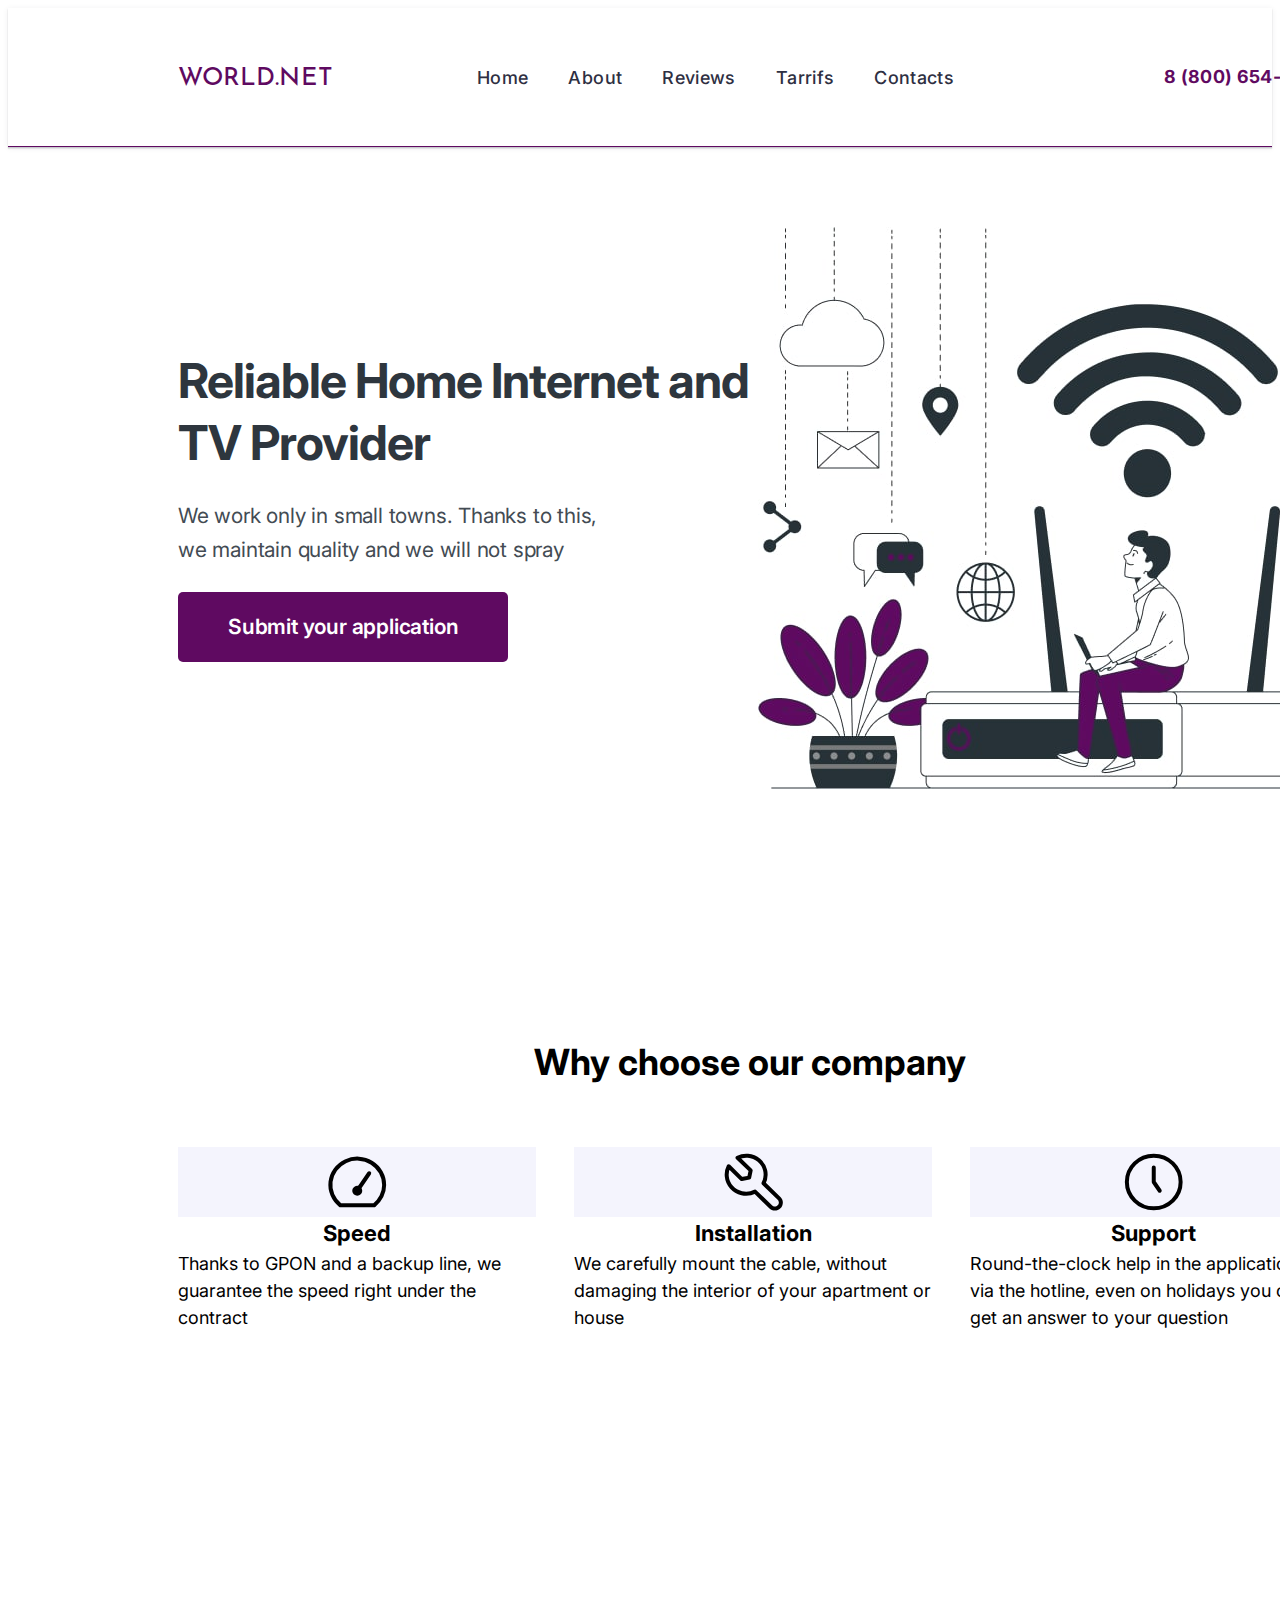
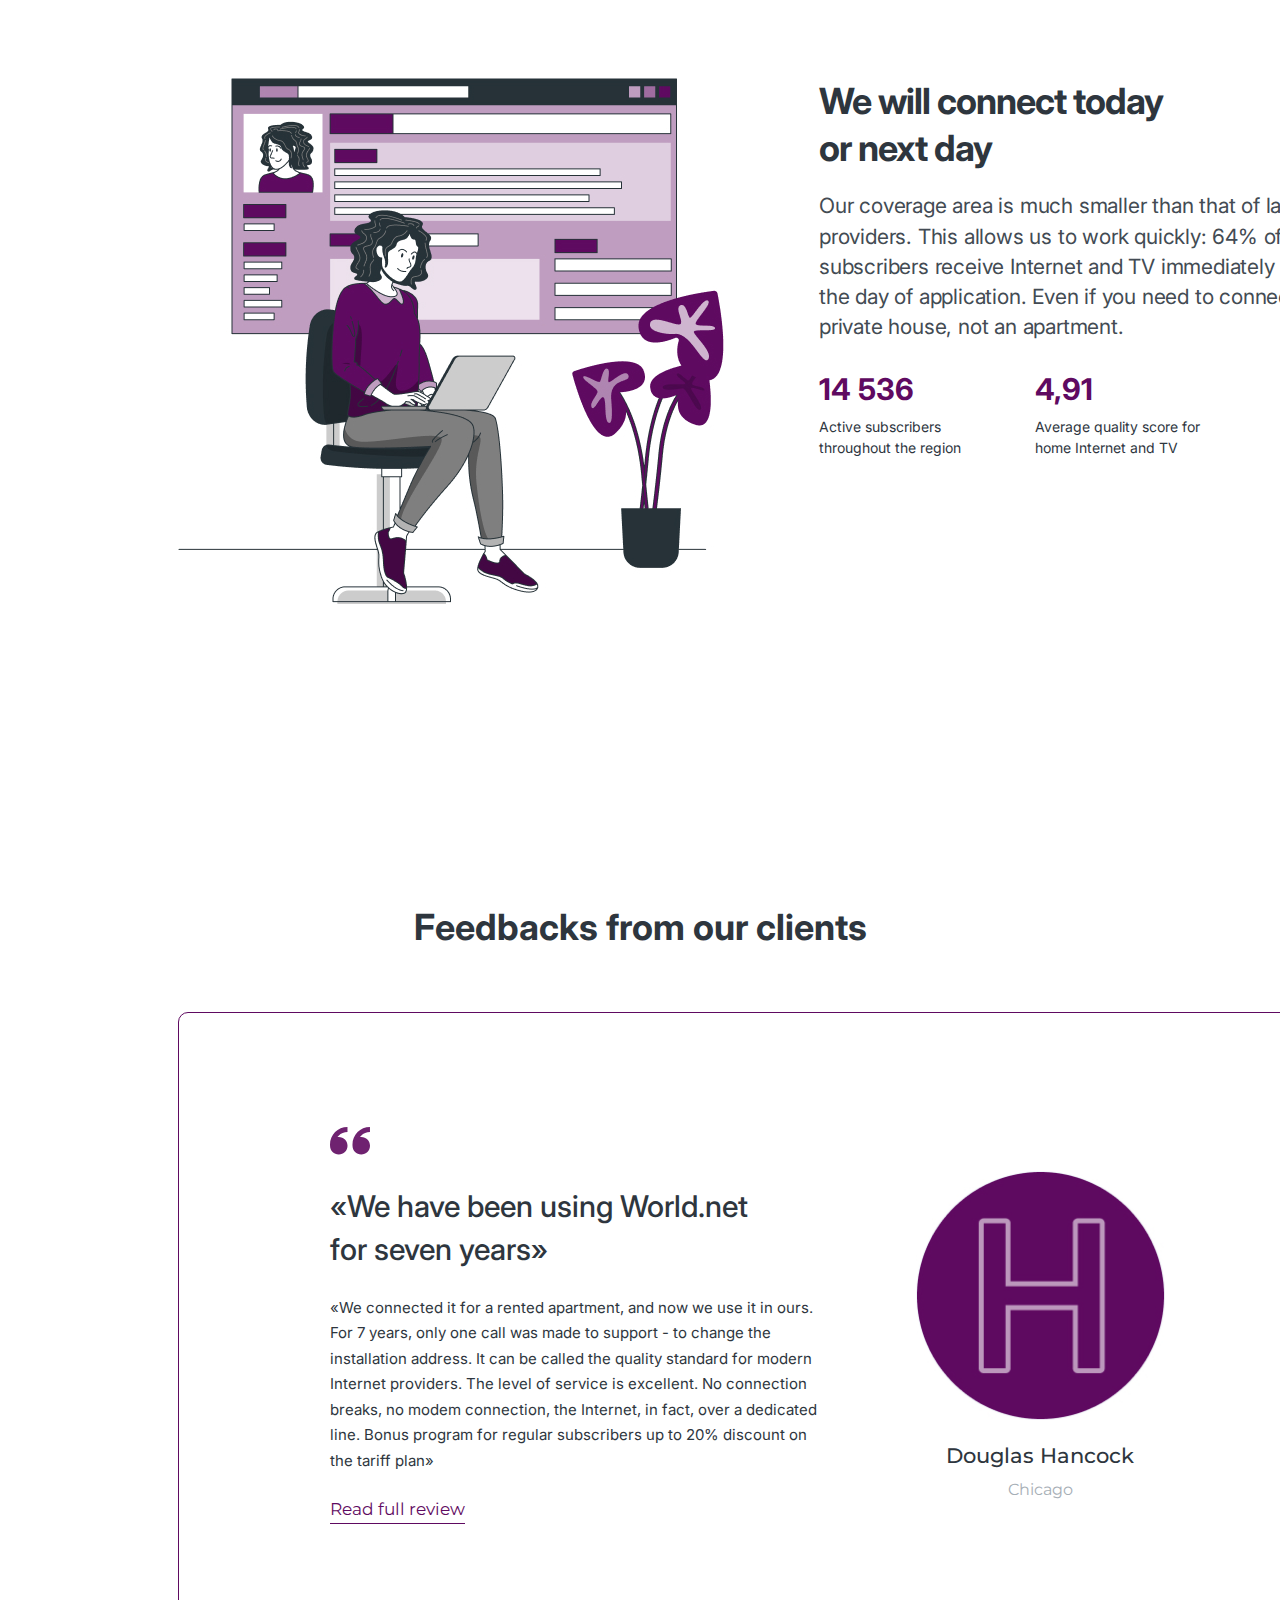
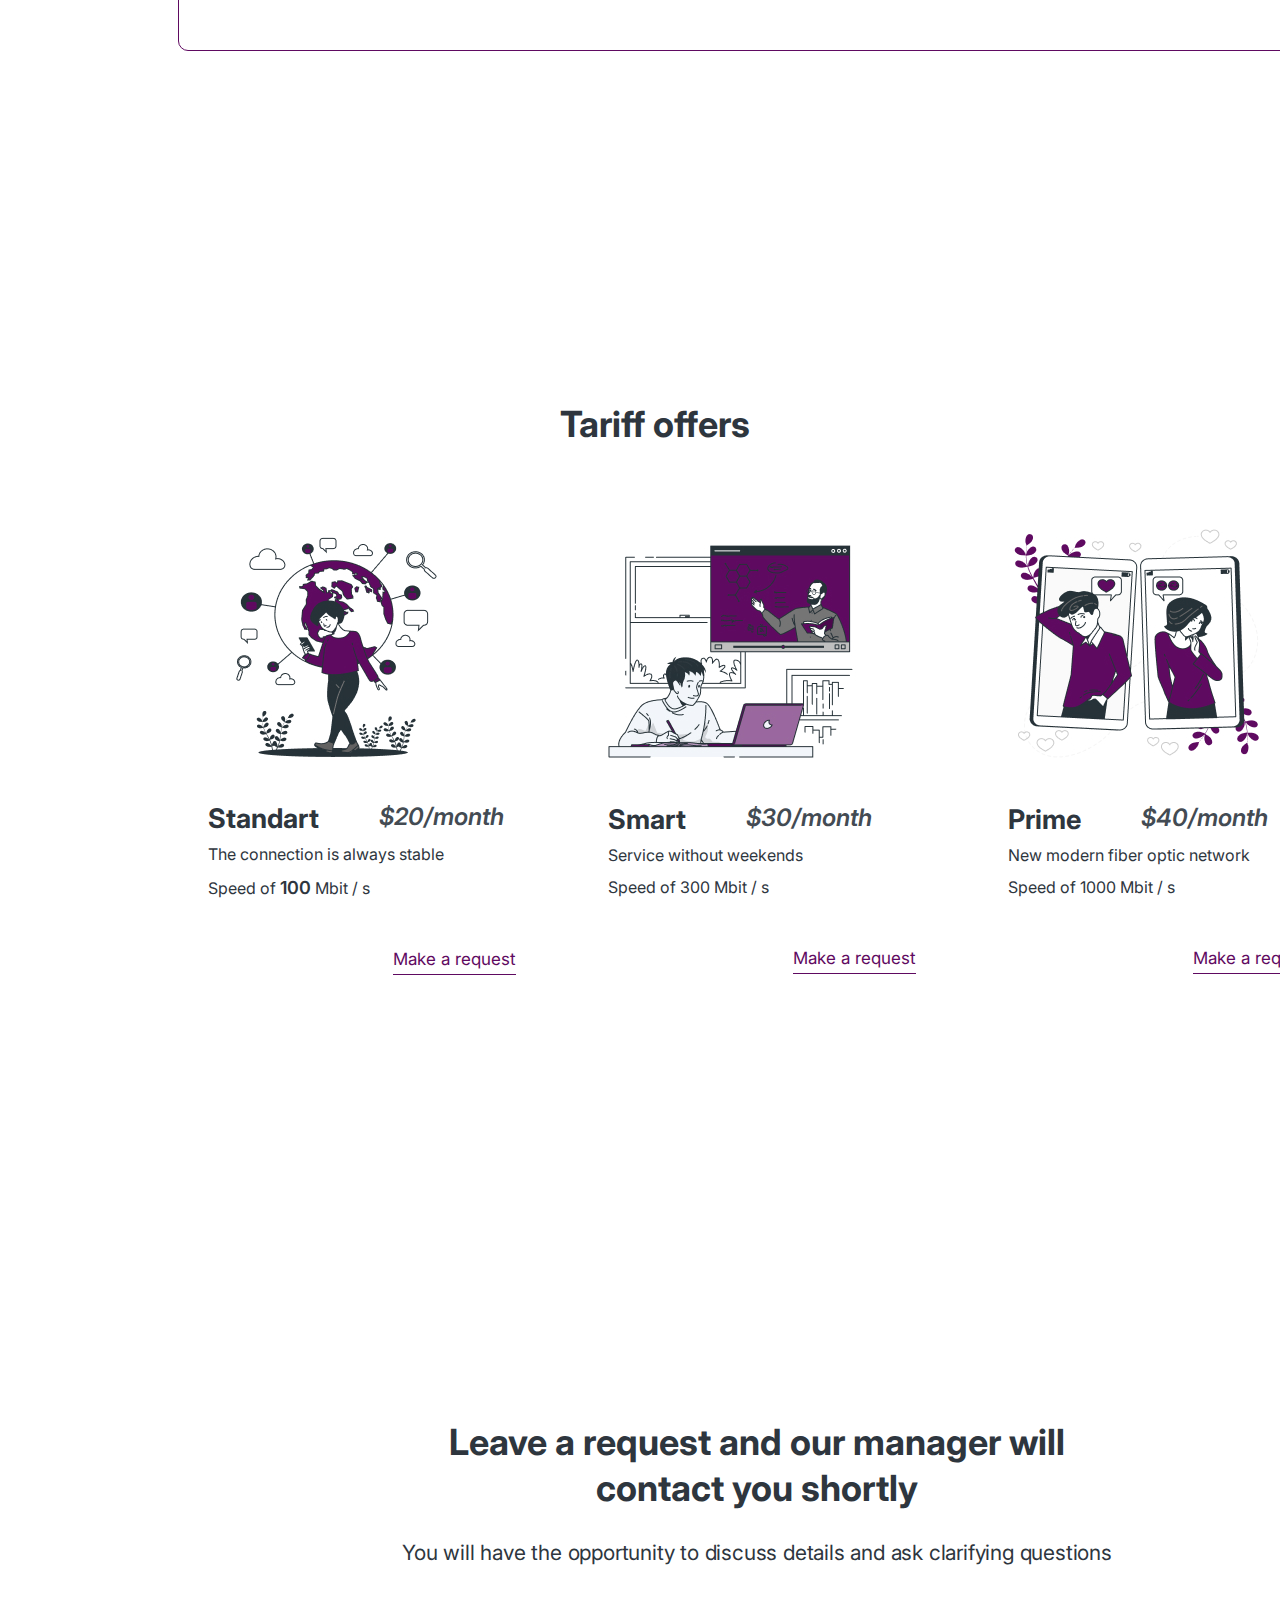
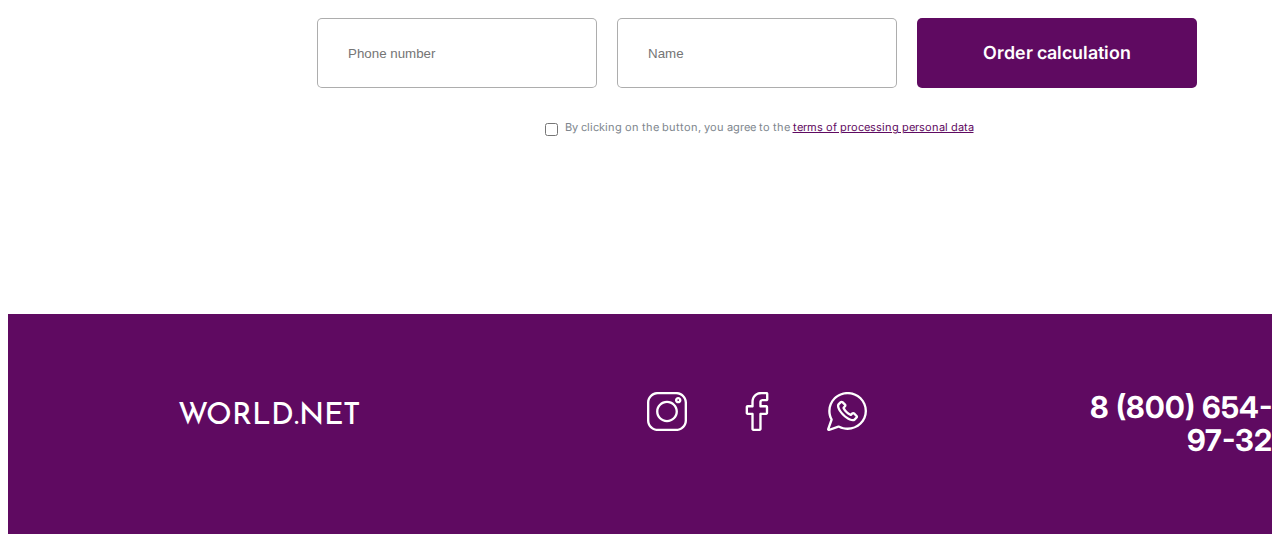
==== index.html @ e3cb08de "мм" ====
<!DOCTYPE html>
<html lang="en">
  <head>
    <meta charset="UTF-8" />
    <meta name="viewport" content="width=device-width, initial-scale=1.0" />
    <title>Document</title>
    <link
      rel="stylesheet"
      href="https://cdnjs.cloudflare.com/ajax/libs/modern-normalize/2.0.0/modern-normalize.min.css"
      integrity="sha512-4xo8blKMVCiXpTaLzQSLSw3KFOVPWhm/TRtuPVc4WG6kUgjH6J03IBuG7JZPkcWMxJ5huwaBpOpnwYElP/m6wg=="
      crossorigin="anonymous"
      referrerpolicy="no-referrer"
    />
    <link rel="preconnect" href="https://fonts.googleapis.com" />
    <link rel="preconnect" href="https://fonts.gstatic.com" crossorigin />
    <link
      href="https://fonts.googleapis.com/css2?family=Inter:wght@100;200;300;400;500;600;700;800;900&family=Montserrat:ital,wght@0,100;0,200;0,300;0,400;0,500;0,600;0,700;0,800;0,900;1,100;1,200;1,300;1,400;1,500;1,600;1,700;1,800;1,900&family=Reem+Kufi:wght@400;500;600;700&display=swap"
      rel="stylesheet"
    />
    <link rel="preconnect" href="https://fonts.googleapis.com" />
    <link rel="preconnect" href="https://fonts.gstatic.com" crossorigin />
    <link
      href="https://fonts.googleapis.com/css2?family=Inter:wght@100;200;300;400;500;600;700;800;900&family=Reem+Kufi:wght@400;500;600;700&display=swap"
      rel="stylesheet"
    />
    <link rel="stylesheet" href="./css/style.css" />
  </head>
  <body>
    <header class="header">
      <div class="bloc-header container">
        <nav class="nav-header">
          <a href="" class="worldnet">World.Net</a>
          <ul class="navigation-header">
            <li><a href="./index.html" class="item-header">Home</a></li>
            <li><a href="" class="item-header">About</a></li>
            <li><a href="" class="item-header">Reviews</a></li>
            <li><a href="./Tarrifs.html" class="item-header">Tarrifs</a></li>
            <li><a href="" class="item-header">Contacts</a></li>
          </ul>
        </nav>
        <address class="address-header">
          <ul class="list-header">
            <li class="item-address-header">
              <a href="tel:+88006549732" class="item-address-header"
                >8 (800) 654-97-32</a
              >
            </li>
          </ul>
        </address>
      </div>
    </header>
    <main>
      <section class="sec-one">
        <div class="container flex">
          <div class="block-1">
            <h1 class="h1-sec-one">Reliable Home Internet and TV Provider</h1>
            <p class="sec-p">
              We work only in small towns. Thanks to this, we maintain quality
              and we will not spray
            </p>
            <button class="button-sec-one">Submit your application</button>
          </div>
          <img src="./images/bro.jpg" alt="" srcset="" class="img-src-one" />
        </div>
      </section>
      <section class="sec-two">
        <div class="container">
          <h2 class="visually-hidden">Why choose our company</h2>
          <ul class="list list-section-two">
            <li class="element-section-two">
              <div class="block">
                <svg
                  xmlns="http://www.w3.org/2000/svg"
                  width="73"
                  height="70"
                  viewBox="0 0 73 70"
                  fill="none"
                >
                  <path
                    d="M63.1415 37.9167C63.1354 41.8355 62.2307 45.7033 60.4937 49.2362C58.7567 52.7691 56.2314 55.8775 53.1033 58.3333H19.4037C15.8606 55.5518 13.0979 51.9386 11.3738 47.8315C9.64969 43.7244 9.02049 39.2575 9.54504 34.8485C10.0696 30.4395 11.7307 26.2324 14.3732 22.6204C17.0156 19.0085 20.5531 16.1096 24.6549 14.1949C28.7566 12.2803 33.2887 11.4123 37.8274 11.6721C42.3662 11.9319 46.7633 13.3111 50.6077 15.6806C54.4521 18.0502 57.6183 21.3328 59.8103 25.2215C62.0022 29.1102 63.1484 33.478 63.1415 37.9167V37.9167Z"
                    stroke="black"
                    stroke-width="4"
                    stroke-linecap="round"
                    stroke-linejoin="round"
                  />
                  <path
                    d="M48.2037 26.25L36.2535 43.75M39.241 43.75C39.241 44.3269 39.0658 44.8908 38.7375 45.3704C38.4092 45.8501 37.9427 46.2239 37.3967 46.4446C36.8508 46.6654 36.2501 46.7232 35.6706 46.6106C35.0911 46.4981 34.5588 46.2203 34.1409 45.8124C33.7231 45.4045 33.4386 44.8848 33.3233 44.319C33.208 43.7532 33.2672 43.1668 33.4933 42.6338C33.7194 42.1009 34.1024 41.6454 34.5937 41.3249C35.085 41.0044 35.6626 40.8333 36.2535 40.8333C37.0458 40.8333 37.8057 41.1406 38.366 41.6876C38.9263 42.2346 39.241 42.9765 39.241 43.75Z"
                    stroke="black"
                    stroke-width="4"
                    stroke-linecap="round"
                    stroke-linejoin="round"
                  />
                </svg>
              </div>
              <h3 class="title-section-two">Speed</h3>
              <p class="our">
                Thanks to GPON and a backup line, we guarantee the speed right
                under the contract
              </p>
            </li>
            <li class="element-section-two">
              <div class="block">
                <svg
                  xmlns="http://www.w3.org/2000/svg"
                  width="73"
                  height="70"
                  viewBox="0 0 73 70"
                  fill="none"
                >
                  <path
                    d="M62.0539 59.7917C61.499 60.334 60.84 60.7643 60.1147 61.0579C59.3893 61.3514 58.6118 61.5025 57.8266 61.5025C57.0413 61.5025 56.2638 61.3514 55.5384 61.0579C54.8131 60.7643 54.1541 60.334 53.5992 59.7917L38.034 44.5958C33.9222 46.6381 29.2063 47.2059 24.7095 46.2C20.724 45.2935 17.1337 43.1809 14.4512 40.1639C11.7686 37.1469 10.1308 33.3797 9.77169 29.4C9.43749 25.9155 10.1102 22.4093 11.7136 19.2792L24.7095 32.0833L32.1784 30.625L33.6722 23.3333L20.5568 10.7333C23.7541 9.13788 27.346 8.4507 30.9236 8.75C35 9.10062 38.8588 10.6995 41.9491 13.3184C45.0395 15.9373 47.2034 19.4424 48.1319 23.3333C49.1334 27.6865 48.5525 32.2442 46.4888 36.225L62.0539 51.4208C62.6276 51.9646 63.0837 52.6152 63.3951 53.3341C63.7066 54.053 63.867 54.8257 63.867 55.6063C63.867 56.3868 63.7066 57.1595 63.3951 57.8784C63.0837 58.5973 62.6276 59.2479 62.0539 59.7917V59.7917Z"
                    stroke="black"
                    stroke-width="4"
                    stroke-linecap="round"
                    stroke-linejoin="round"
                  />
                </svg>
              </div>
              <h3 class="title-section-two">Installation</h3>
              <p class="our">
                We carefully mount the cable, without damaging the interior of
                your apartment or house
              </p>
            </li>
            <li class="element-section-two">
              <div class="block">
                <svg
                  xmlns="http://www.w3.org/2000/svg"
                  width="73"
                  height="70"
                  viewBox="0 0 73 70"
                  fill="none"
                >
                  <path
                    d="M36.7466 61.25C51.5964 61.25 63.6346 49.4975 63.6346 35C63.6346 20.5025 51.5964 8.75 36.7466 8.75C21.8967 8.75 9.85855 20.5025 9.85855 35C9.85855 49.4975 21.8967 61.25 36.7466 61.25Z"
                    stroke="black"
                    stroke-width="4"
                    stroke-linecap="round"
                    stroke-linejoin="round"
                  />
                  <path
                    d="M36.7466 20.4167V35L42.7217 43.75"
                    stroke="black"
                    stroke-width="4"
                    stroke-linecap="round"
                    stroke-linejoin="round"
                  />
                </svg>
              </div>
              <h3 class="title-section-two">Support</h3>
              <p class="our">
                Round-the-clock help in the application or via the hotline, even
                on holidays you can get an answer to your question
              </p>
            </li>
          </ul>
        </div>
      </section>
      <section class="sec-tree">
        <div class="container flex">
          <img src="./images/bro1.jpg" alt="" />
          <div class="block-sec-tree">
            <div class="div-sec-tree">
              <h2 class="title-sec-tree">We will connect today or next day</h2>
              <p class="article-title">
                Our coverage area is much smaller than that of large providers.
                This allows us to work quickly: 64% of subscribers receive
                Internet and TV immediately on the day of application. Even if
                you need to connect a private house, not an apartment.
              </p>
            </div>
            <div class="flex gap">
              <div>
                <h3 class="title-h3">14 536</h3>
                <p class="article-title-h3">
                  Active subscribers throughout the region
                </p>
              </div>
              <div>
                <h3 class="title-h3">4,91</h3>
                <p class="article-title-h3">
                  Average quality score for home Internet and TV
                </p>
              </div>
            </div>
          </div>
        </div>
      </section>
      <section class="sec-four">
        <h2 class="title-sec-four-2">Feedbacks from our clients</h2>
        <div class="container flex border">
          <div class="margin flex">
            <div class="div-sec-four">
              <svg
                xmlns="http://www.w3.org/2000/svg"
                width="40"
                height="40"
                viewBox="0 0 40 40"
                fill="none"
              >
                <g opacity="0.9">
                  <path
                    d="M8.78049 15.9902C13.6083 15.9902 17.522 19.904 17.522 24.7317C17.522 29.5594 13.6083 33.4732 8.78049 33.4732C3.9527 33.4732 0.0390244 29.5594 0.0390244 24.7317L0 23.4829C0 13.8274 7.82736 6 17.4829 6V10.9951C14.1474 10.9951 11.0114 12.2941 8.65272 14.6527C8.19871 15.1068 7.78435 15.5899 7.41058 16.0974C7.85694 16.0272 8.31438 15.9902 8.78049 15.9902ZM31.2585 15.9902C36.0862 15.9902 40 19.904 40 24.7317C40 29.5594 36.0862 33.4732 31.2585 33.4732C26.4308 33.4732 22.5171 29.5594 22.5171 24.7317L22.478 23.4829C22.478 13.8274 30.3053 6 39.961 6V10.9951C36.6255 10.9951 33.4893 12.2941 31.1308 14.6527C30.6767 15.1068 30.2623 15.5899 29.8885 16.0974C30.3349 16.0272 30.7924 15.9902 31.2585 15.9902Z"
                    fill="#5F0A61"
                  />
                </g>
              </svg>
              <h3 class="title-sec-four">
                «We have been using World.net for seven years»
              </h3>
              <p class="p-sec-four">
                «We connected it for a rented apartment, and now we use it in
                ours. For 7 years, only one call was made to support - to change
                the installation address. It can be called the quality standard
                for modern Internet providers. The level of service is
                excellent. No connection breaks, no modem connection, the
                Internet, in fact, over a dedicated line. Bonus program for
                regular subscribers up to 20% discount on the tariff plan»
              </p>
              <a href="" class="link-sec-four">Read full review</a>
            </div>
            <div class="div">
              <img src="./images/Group 28.jpg" alt="" />
              <h4 class="title-h4">Douglas Hancock</h4>
              <p class="paragraph-sec-four">Chicago</p>
            </div>
          </div>
        </div>
      </section>
      <section class="sec-five">
        <h2 class="title-sec-five">Tariff offers</h2>
        <div class="flex container">
          <ul class="main-list flex">
            <li class="list-sec-five">
              <img src="./images/bro4.jpg" alt="" />
              <div class="flex div-sec-five">
                <p class="p-sec-five-1">Standart</p>
                <p class="p-sec-five-2">$20/month</p>
              </div>
              <p class="p-sec-five-3">The connection is always stable</p>
              <p class="p-sec-five-4">
                Speed of <span class="hundred">100</span> Mbit / s
              </p>
              <a href="" class="a-sec-five">Make a request</a>
            </li>
            <li class="list-sec-five">
              <img src="./images/bro5.jpg" alt="" />
              <div class="flex div-sec-five">
                <p class="p-sec-five-1">Smart</p>
                <p class="p-sec-five-2">$30/month</p>
              </div>
              <p class="p-sec-five-3">Service without weekends</p>
              <p class="p-sec-five-4">Speed of 300 Mbit / s</p>
              <a href="" class="a-sec-five">Make a request</a>
            </li>
            <li class="list-sec-five">
              <img src="./images/bro3.jpg" alt="" />
              <div class="flex div-sec-five">
                <p class="p-sec-five-1">Prime</p>
                <p class="p-sec-five-2">$40/month</p>
              </div>
              <p class="p-sec-five-3">New modern fiber optic network</p>
              <p class="p-sec-five-4">Speed of 1000 Mbit / s</p>
              <a href="" class="a-sec-five">Make a request</a>
            </li>
          </ul>
        </div>
      </section>
      <section class="sec-six">
        <div class="container div-block">
          <h2 class="h2-sec-six">
            Leave a request and our manager will contact you shortly
          </h2>
          <p class="paragraph-sec-six">
            You will have the opportunity to discuss details and ask clarifying
            questions
          </p>
          <div class="div-sec-six">
            <div class="container-one flex">
              <input
                type="tel"
                name="us-name"
                id="us-name"
                placeholder="Phone number"
              />
              <input
                type="text"
                name="text-name"
                id="text-name"
                placeholder="Name"
              />
              <button class="btn-sec-six" type="button">
                Order calculation
              </button>
            </div>
            <div class="block-sec-six">
              <input type="checkbox" class="input-sec-six" />
              <label for="" class="label-sec-six"></label>
              <p class="p-sec-six">
                By clicking on the button, you agree to the
              </p>
              <a href="" class="title-sec-six"
                >terms of processing personal data</a
              >
            </div>
          </div>
        </div>
      </section>
    </main>
    <footer class="footer">
      <div class="div-foot flex container">
        <a href="" class="a-foot">World.Net</a>
        <div class="a">
          <a href="">
            <svg
              xmlns="http://www.w3.org/2000/svg"
              width="40"
              height="41"
              viewBox="0 0 40 41"
              fill="none"
            >
              <g clip-path="url(#clip0_24_111)">
                <path
                  d="M29.1723 0.956543H10.8276C4.85717 0.956543 0 5.70858 0 11.5498V29.4977C0 35.3386 4.85717 40.0907 10.8276 40.0907H29.1726C35.1428 40.0907 39.9999 35.3386 39.9999 29.4977V11.5498C39.9999 5.70858 35.1428 0.956543 29.1723 0.956543V0.956543ZM37.655 29.4977C37.655 34.0736 33.8497 37.7965 29.1723 37.7965H10.8276C6.1502 37.7965 2.34497 34.0736 2.34497 29.4977V11.5498C2.34497 6.97362 6.1502 3.25075 10.8276 3.25075H29.1726C33.8497 3.25075 37.655 6.97362 37.655 11.5498V29.4977Z"
                  fill="white"
                />
                <path
                  d="M20 9.82324C13.9691 9.82324 9.06279 14.6233 9.06279 20.5237C9.06279 26.424 13.9691 31.2241 20 31.2241C26.0308 31.2241 30.9371 26.424 30.9371 20.5237C30.9371 14.6233 26.0308 9.82324 20 9.82324ZM20 28.9299C15.2624 28.9299 11.4078 25.159 11.4078 20.5237C11.4078 15.8887 15.2624 12.1175 20 12.1175C24.7378 12.1175 28.5922 15.8887 28.5922 20.5237C28.5922 25.159 24.7378 28.9299 20 28.9299Z"
                  fill="white"
                />
                <path
                  d="M31.1987 6.02295C29.4164 6.02295 27.9669 7.44145 27.9669 9.1848C27.9669 10.9284 29.4164 12.347 31.1987 12.347C32.9809 12.347 34.4308 10.9284 34.4308 9.1848C34.4308 7.44115 32.9809 6.02295 31.1987 6.02295ZM31.1987 10.0524C30.7098 10.0524 30.3118 9.66311 30.3118 9.1848C30.3118 8.70619 30.7098 8.31716 31.1987 8.31716C31.6879 8.31716 32.0858 8.70619 32.0858 9.1848C32.0858 9.66311 31.6879 10.0524 31.1987 10.0524Z"
                  fill="white"
                />
              </g>
              <defs>
                <clipPath id="clip0_24_111">
                  <rect
                    width="40"
                    height="39.1342"
                    fill="white"
                    transform="translate(0 0.956543)"
                  />
                </clipPath>
              </defs>
            </svg>
          </a>
          <a href="">
            <svg
              xmlns="http://www.w3.org/2000/svg"
              width="40"
              height="41"
              viewBox="0 0 40 41"
              fill="none"
            >
              <g clip-path="url(#clip0_24_109)">
                <path
                  d="M22.7006 39.9926H16.2824C15.2104 39.9926 14.3383 39.1411 14.3383 38.0943V23.9588H10.5938C9.52177 23.9588 8.64971 23.107 8.64971 22.0605V16.0034C8.64971 14.9566 9.52177 14.1051 10.5938 14.1051H14.3383V11.0719C14.3383 8.06439 15.3055 5.50564 17.1349 3.67272C18.9726 1.83144 21.5408 0.858398 24.5618 0.858398L29.4566 0.866161C30.5268 0.867953 31.3974 1.71948 31.3974 2.76447V8.38834C31.3974 9.43513 30.5256 10.2866 29.4539 10.2866L26.1583 10.2878C25.1532 10.2878 24.8973 10.4846 24.8425 10.5449C24.7523 10.6449 24.645 10.9277 24.645 11.7084V14.1048H29.2062C29.5496 14.1048 29.8823 14.1875 30.1682 14.3433C30.7849 14.6798 31.1684 15.3161 31.1684 16.0037L31.1659 22.0608C31.1659 23.107 30.2938 23.9585 29.2218 23.9585H24.645V38.0943C24.645 39.1411 23.7726 39.9926 22.7006 39.9926ZM16.6879 37.6984H22.2951V22.9317C22.2951 22.2327 22.8776 21.6643 23.5931 21.6643H28.8164L28.8185 16.3993H23.5928C22.8773 16.3993 22.2951 15.8308 22.2951 15.1318V11.7084C22.2951 10.8121 22.3884 9.79282 23.0813 9.02668C23.9185 8.10052 25.2379 7.99363 26.1577 7.99363L29.0478 7.99244V3.15978L24.56 3.15261C19.7049 3.15261 16.6879 6.18728 16.6879 11.0719V15.1318C16.6879 15.8305 16.1057 16.3993 15.3902 16.3993H10.9993V21.6643H15.3902C16.1057 21.6643 16.6879 22.2327 16.6879 22.9317V37.6984ZM29.4521 3.16038H29.4524H29.4521Z"
                  fill="white"
                />
              </g>
              <defs>
                <clipPath id="clip0_24_109">
                  <rect
                    width="40"
                    height="39.1342"
                    fill="white"
                    transform="translate(0 0.935059)"
                  />
                </clipPath>
              </defs>
            </svg>
          </a>
          <a href="">
            <svg
              xmlns="http://www.w3.org/2000/svg"
              width="40"
              height="41"
              viewBox="0 0 40 41"
              fill="none"
            >
              <g clip-path="url(#clip0_24_115)">
                <path
                  d="M34.3185 6.49354C30.6545 2.90891 25.7842 0.935059 20.6024 0.935059C20.6021 0.935059 20.6008 0.935059 20.6005 0.935059C18.0377 0.935357 15.5401 1.42083 13.1777 2.37835C10.8151 3.33586 8.69837 4.72033 6.88593 6.49354C3.2223 10.0779 1.20478 14.8437 1.20478 19.9128C1.20478 22.9358 1.95032 25.94 3.36298 28.6167L0.102483 37.7297C-0.127315 38.3725 0.0353439 39.0711 0.527898 39.5527C0.872441 39.8901 1.32593 40.0693 1.79224 40.0693C1.99213 40.0693 2.19416 40.0364 2.3913 39.9689L11.7059 36.7793C14.4418 38.1614 17.5125 38.8908 20.6024 38.8908C25.7836 38.8908 30.6545 36.9167 34.3185 33.3323C37.9821 29.748 39.9999 24.9822 39.9999 19.9131C39.9999 14.8437 37.9824 10.0779 34.3185 6.49354ZM32.6596 31.7093C29.439 34.8604 25.1568 36.5954 20.6024 36.5954C17.8161 36.5954 15.0482 35.9212 12.5976 34.6451C12.1533 34.414 11.6281 34.3743 11.1566 34.5359L2.69404 37.4335L5.65607 29.1541C5.82117 28.6922 5.78028 28.1784 5.54407 27.744C4.24006 25.3471 3.55066 22.639 3.55066 19.9128C3.55066 15.4569 5.32435 11.2674 8.54487 8.11657C11.7651 4.96606 16.0467 3.23077 20.6008 3.23017H20.6024C25.1571 3.23017 29.439 4.96546 32.6596 8.11657C35.8804 11.2674 37.6541 15.4566 37.6541 19.9128C37.6541 24.3689 35.8804 28.5585 32.6596 31.7093Z"
                  fill="white"
                />
                <path
                  d="M27.8113 21.6083C26.9189 20.7353 25.4669 20.7353 24.5746 21.6083L23.5986 22.5631C21.1752 21.2712 19.2142 19.3526 17.8934 16.9816L18.8693 16.0268C19.762 15.1538 19.762 13.7332 18.8693 12.8602L16.2393 10.2871C15.347 9.41407 13.895 9.41407 13.0026 10.2871L10.8987 12.3454C9.69361 13.5245 9.63349 15.5515 10.7294 18.0532C11.6809 20.2253 13.4222 22.6127 15.6326 24.7752C17.843 26.9378 20.2832 28.6414 22.5034 29.5723C23.7183 30.0817 24.8233 30.3358 25.7782 30.3358C26.8332 30.3358 27.7048 30.0256 28.3374 29.4066L30.4413 27.348V27.3483C30.8737 26.9252 31.1118 26.363 31.1118 25.765C31.1118 25.1666 30.8737 24.6044 30.4413 24.1817L27.8113 21.6083ZM26.6785 27.7836C26.3345 28.1201 25.2768 28.238 23.4277 27.4629C21.4752 26.6443 19.296 25.1132 17.2916 23.1522C15.2872 21.1912 13.7225 19.0594 12.8857 17.1491C12.0932 15.3401 12.2137 14.3049 12.5577 13.9685L14.6213 11.9495L17.1701 14.4435L15.9485 15.639C15.3961 16.1794 15.2628 16.9989 15.6171 17.6785C17.2232 20.7597 19.7369 23.2191 22.8864 24.7904C23.5812 25.1371 24.4189 25.0069 24.9713 24.4662L26.1929 23.271L28.7421 25.765L26.6785 27.7836Z"
                  fill="white"
                />
              </g>
              <defs>
                <clipPath id="clip0_24_115">
                  <rect
                    width="40"
                    height="39.1342"
                    fill="white"
                    transform="translate(0 0.935059)"
                  />
                </clipPath>
              </defs>
            </svg>
          </a>
        </div>
        <a href="tel:+88006549732" class="a-foot-tu">8 (800) 654-97-32</a>
      </div>
    </footer>
  </body>
</html>
---- css/style.css ----
*,
*::before,
*::after {
  box-sizing: border-box;
}

:root {
  --1: #2e363e;
  --2: #434b53;
  --7: #a6aeb6;
}

body {
  font-family: "Inter", "Reem Kufi" "Montserrat", sans-serif;
  color: #434455;
  background-color: #ffffff;
}

h1,
h2,
h3,
h4,
h5,
h6,
p {
  margin: 0;
}

img {
  display: block;
  max-width: 100%;
  height: auto;
}

a {
  text-decoration: none;
}

ul,
li,
ol {
  list-style: none;
  margin: 0;
  padding-left: 0;
}

button {
  cursor: pointer;
}

header {
  border-bottom: 1px solid #5f0a61;
}

address {
  font-style: normal;
}

.flex {
  display: flex;
}

.container {
  width: 1158px;
  margin-left: 170px;
}

.header {
  box-shadow: 0px 2px 1px rgba(46, 47, 66, 0.08),
    0px 1px 1px rgba(46, 47, 66, 0.16), 0px 1px 6px rgba(46, 47, 66, 0.08);
}

.bloc-header {
  display: flex;
  height: 138px;
}

.nav-header {
  display: flex;
  align-items: center;
}

.worldnet {
  color: #5f0a61;
  font-family: Reem Kufi;
  font-size: 25px;
  font-style: normal;
  font-weight: 400;
  line-height: 150%;
  text-transform: uppercase;
  margin-right: 145px;
}

.navigation-header {
  display: flex;
  gap: 40px;
}

.item-header {
  padding: 24px 0;
  font-weight: 500;
  font-size: 16px;
  line-height: 1.5;
  letter-spacing: 0.02em;
  color: #2e2f42;
  transition: color 250ms cubic-bezier(0.4, 0, 0.2, 1);
  font-family: Inter;
  font-size: 18px;
  font-style: normal;
  font-weight: 500;
  line-height: 150%;
}

.item-header:hover,
.item-header:focus {
  color: #5f0a61;
}

.item-address-header {
  padding: 24px 0;
  font-size: 16px;
  line-height: 1.5;
  letter-spacing: 0.02em;
  color: #5f0a61;
  text-align: right;
  font-family: Inter;
  font-size: 18px;
  font-style: normal;
  font-weight: 700;
  line-height: 152%;
}

.address-header {
  margin-left: auto;
  font-style: normal;
  display: flex;
  align-items: center;
}

.address-header .link {
  transition: color 250ms cubic-bezier(0.4, 0, 0.2, 1);
}

.list-header {
  display: flex;
  gap: 40px;
}

/* Меню */

/* 1 секція */

.sec-one {
  display: inline;
  max-width: 1440px;
}

.block-1 {
  margin-top: 203px;
}

.h1-sec-one {
  display: flex;
  justify-content: start;
  align-items: center;
  width: 580px;
  height: 124px;
  color: #2e363e;
  font-feature-settings: "clig" off, "liga" off;
  font-family: Inter;
  font-size: 48px;
  font-style: normal;
  font-weight: 700;
  line-height: 130%;
  letter-spacing: -1px;
}

.sec-p {
  width: 434px;
  height: 68px;
  flex-shrink: 0;
  color: #434b53;
  font-family: Inter;
  font-size: 21px;
  font-style: normal;
  font-weight: 400;
  line-height: 160%;
  letter-spacing: -0.2px;
  margin: 25px 0 25px 0;
}

.button-sec-one {
  display: inline-flex;
  padding: 20px 50px;
  align-items: flex-start;
  border-radius: 5px;
  background: #5f0a61;
  color: #fff;
  font-family: Inter;
  font-size: 21px;
  font-style: normal;
  font-weight: 600;
  line-height: 143%; /* 30.03px */
  letter-spacing: -0.2px;
  border: none;
}

.img-src-one {
  padding-top: 80px;
}

/* 2 секція */

.block {
  display: flex;
  justify-content: center;
  align-items: center;
  background-color: #f4f4fd;
}

.sec-two {
  padding-top: 250px;
}

.list-section-two {
  display: flex;
  gap: 38px;
  justify-content: center;
}

.title-section-two {
  color: #000;
  text-align: center;
  font-family: Inter;
  font-size: 22px;
  font-style: normal;
  font-weight: 700;
  line-height: 150%;
}

.our {
  color: #000;
  font-family: Inter;
  font-size: 18px;
  font-style: normal;
  font-weight: 400;
  line-height: 150%;
  min-width: 358px;
}

.visually-hidden {
  padding-right: 15px;
  margin-bottom: 60px;
  text-align: center;
  color: #000;
  text-align: center;
  font-family: Inter;
  font-size: 36px;
  font-style: normal;
  font-weight: 700;
  line-height: 133%;
}

/* 3 Секція */

.sec-tree {
  padding-top: 347px;
}

.block-sec-tree {
  margin-left: 95px;
}

.div-sec-tree {
  margin-bottom: 28px;
}

.title-sec-tree {
  width: 375px;
  color: var(--1, #2e363e);
  font-feature-settings: "clig" off, "liga" off;
  font-family: Inter;
  font-size: 36px;
  font-style: normal;
  font-weight: 700;
  line-height: 130%; /* 46.8px */
  letter-spacing: -1px;
  margin-bottom: 20px;
}

.article-title {
  color: var(--2, #434b53);
  font-family: Inter;
  font-size: 21px;
  font-style: normal;
  font-weight: 400;
  line-height: 143%; /* 30.03px */
  letter-spacing: -0.2px;
}

.gap {
  gap: 50px;
}

.title-h3 {
  color: #5f0a61;
  font-family: Inter;
  font-size: 30px;
  font-style: normal;
  font-weight: 700;
  line-height: 133%; /* 39.9px */
  padding-bottom: 6px;
}

.article-title-h3 {
  color: var(--1, #2e363e);
  font-family: Inter;
  font-size: 14px;
  font-style: normal;
  font-weight: 400;
  line-height: 150%; /* 21px */
  width: 166px;
}

/* 4 секція */

.sec-four {
  padding-top: 300px;
}

.title-sec-four-2 {
  display: flex;
  justify-content: center;
  align-items: center;
  margin-bottom: 60px;
  color: var(--1, #2e363e);
  text-align: center;
  font-family: Inter;
  font-size: 36px;
  font-style: normal;
  font-weight: 700;
  line-height: 133%; /* 47.88px */
}

.border {
  border-radius: 10px;
  border: 1px solid #5f0a61;
  width: 1178px;
  height: 639px;
  flex-shrink: 0;
}

.div-sec-four {
  display: grid;
  width: 500px;
  margin-right: 87px;
  gap: 24px;
}

.title-sec-four {
  width: 450px;
  color: var(--1, #2e363e);
  font-family: Inter;
  font-size: 30px;
  font-style: normal;
  font-weight: 500;
  line-height: 143%; /* 42.9px */
}

.p-sec-four {
  color: #2e363e;
  font-family: Inter;
  font-size: 15px;
  font-style: normal;
  font-weight: 400;
  line-height: 170%; /* 25.5px */
}

.link-sec-four {
  color: #5f0a61;
  font-family: Montserrat;
  font-size: 17px;
  font-style: normal;
  font-weight: 400;
  line-height: 150%; /* 25.5px */
  border-bottom: 1px solid #5f0a61;
  width: 135px;
}

.margin {
  margin: 108px 190px 127px 151px;
}

.div {
  margin-top: 50px;
}

.title-h4 {
  color: var(--1, #2e363e);
  text-align: center;
  font-family: Montserrat;
  font-size: 21px;
  font-style: normal;
  font-weight: 500;
  line-height: 143%; /* 30.03px */
  margin-top: 21px;
  margin-bottom: 5px;
}

.paragraph-sec-four {
  color: var(--7, #a6aeb6);
  text-align: center;
  font-family: Montserrat;
  font-size: 16px;
  font-style: normal;
  font-weight: 400;
  line-height: 170%; /* 27.2px */
}

/* 5 Секція */

.sec-five {
  padding-top: 350px;
  margin-left: 30px;
}

.main-list {
  gap: 20px;
}

.list-sec-five {
  width: 380px;
  height: 500px;
  flex-shrink: 0;
}

.title-sec-five {
  text-align: center;
  margin-bottom: 80px;
  color: var(--1, #2e363e);
  text-align: center;
  font-family: Inter;
  font-size: 36px;
  font-style: normal;
  font-weight: 700;
  line-height: 133%; /* 47.88px */
}

.div-sec-five {
  margin: 47px 0 13px 0;
  gap: 60px;
}

.p-sec-five-1 {
  color: var(--1, #2e363e);
  font-family: Inter;
  font-size: 27px;
  font-style: normal;
  font-weight: 700;
  line-height: 110%; /* 29.7px */
}

.p-sec-five-2 {
  color: var(--2, #434b53);
  font-family: Inter;
  font-size: 24px;
  font-style: italic;
  font-weight: 600;
  line-height: 110%; /* 26.4px */
}

.p-sec-five-3 {
  margin-bottom: 14px;
  color: var(--1, #2e363e);
  font-family: Inter;
  font-size: 16px;
  font-style: normal;
  font-weight: 400;
  line-height: 110%; /* 17.6px */
}

.p-sec-five-4 {
  margin-bottom: 52px;
  color: var(--1, #2e363e);
  font-family: Inter;
  font-size: 16px;
  font-style: normal;
  font-weight: 400;
  line-height: 110%; /* 17.6px */
}

.hundred {
  color: var(--1, #2e363e);
  font-family: Inter;
  font-size: 18px;
  font-style: normal;
  font-weight: 600;
  line-height: 110%;
}

.a-sec-five {
  color: #5f0a61;
  font-family: Inter;
  font-size: 17px;
  font-style: normal;
  font-weight: 400;
  line-height: 110%; /* 18.7px */
  border-bottom: 1px solid #5f0a61;
  margin-left: 185px;
  padding-bottom: 5px;
}

/* 6 Секція */

.sec-six {
  margin-top: 390px;
  margin-bottom: 175px;
}

.div-block {
  display: grid;
  justify-items: center;
}

.h2-sec-six {
  text-align: center;
  width: 707px;
  color: var(--1, #2e363e);
  text-align: center;
  font-family: Inter;
  font-size: 36px;
  font-style: normal;
  font-weight: 700;
  line-height: 130%; /* 46.8px */
  margin-bottom: 26px;
}

.paragraph-sec-six {
  width: 880px;
  color: var(--1, #2e363e);
  text-align: center;
  font-family: Inter;
  font-size: 21px;
  font-style: normal;
  font-weight: 400;
  line-height: 143%; /* 30.03px */
  letter-spacing: -0.2px;
  margin-bottom: 50px;
}

.container-one {
  gap: 20px;
  margin-bottom: 32px;
}

.p-sec-six {
  color: var(--5, #7e868e);
  font-family: Inter;
  font-size: 11px;
  font-style: normal;
  font-weight: 400;
  line-height: 130%; /* 14.3px */
  padding-right: 3px;
}

.title-sec-six {
  color: #5f0a61;
  font-family: Inter;
  font-size: 11px;
  font-style: normal;
  font-weight: 400;
  line-height: 130%;
  text-decoration-line: underline;
}

#us-name {
  display: flex;
  width: 280px;
  height: 70px;
  padding-left: 30px;
  align-items: center;
  flex-shrink: 0;
  border-radius: 5px;
  border: 1px solid rgba(0, 0, 0, 0.32);
  background: #fff;
}

#us-name:hover,
#us-name:focus {
  border: 1px solid #5f0a61;
  outline: transparent;
}

#text-name {
  display: flex;
  width: 280px;
  height: 70px;
  padding-left: 30px;
  align-items: center;
  flex-shrink: 0;
  border-radius: 5px;
  border: 1px solid rgba(0, 0, 0, 0.32);
  background: #fff;
}

#utext-name:hover,
#text-name:focus {
  border: 1px solid #5f0a61;
  outline: transparent;
}

.btn-sec-six {
  color: var(--unnamed, #fff);
  text-align: center;
  font-family: Inter;
  font-size: 18px;
  font-style: normal;
  font-weight: 600;
  line-height: 110%; /* 19.8px */
  display: flex;
  width: 280px;
  padding: 25px 41px;
  flex-direction: column;
  align-items: center;
  gap: 10px;
  border-radius: 5px;
  background: #5f0a61;
  border: none;
}

.block-sec-six {
  display: flex;
  justify-content: center;
}

.input-sec-six {
  margin-right: 7px;
}

/* Футер */

.div-foot {
}

.footer {
  background-color: #5f0a61;
  height: 220px;
  display: flex;
  align-items: center;
}

.a-foot {
  color: #fff;
  font-family: Reem Kufi;
  font-size: 30px;
  font-style: normal;
  font-weight: 400;
  line-height: 150%; /* 45px */
  text-transform: uppercase;
  margin-right: 288px;
}

.a-foot-tu {
  color: #fff;
  text-align: right;
  font-family: Inter;
  font-size: 30px;
  font-style: normal;
  font-weight: 700;
  line-height: 110%; /* 33px */
  margin-left: 180px;
}

.a {
  display: flex;
  gap: 50px;
}
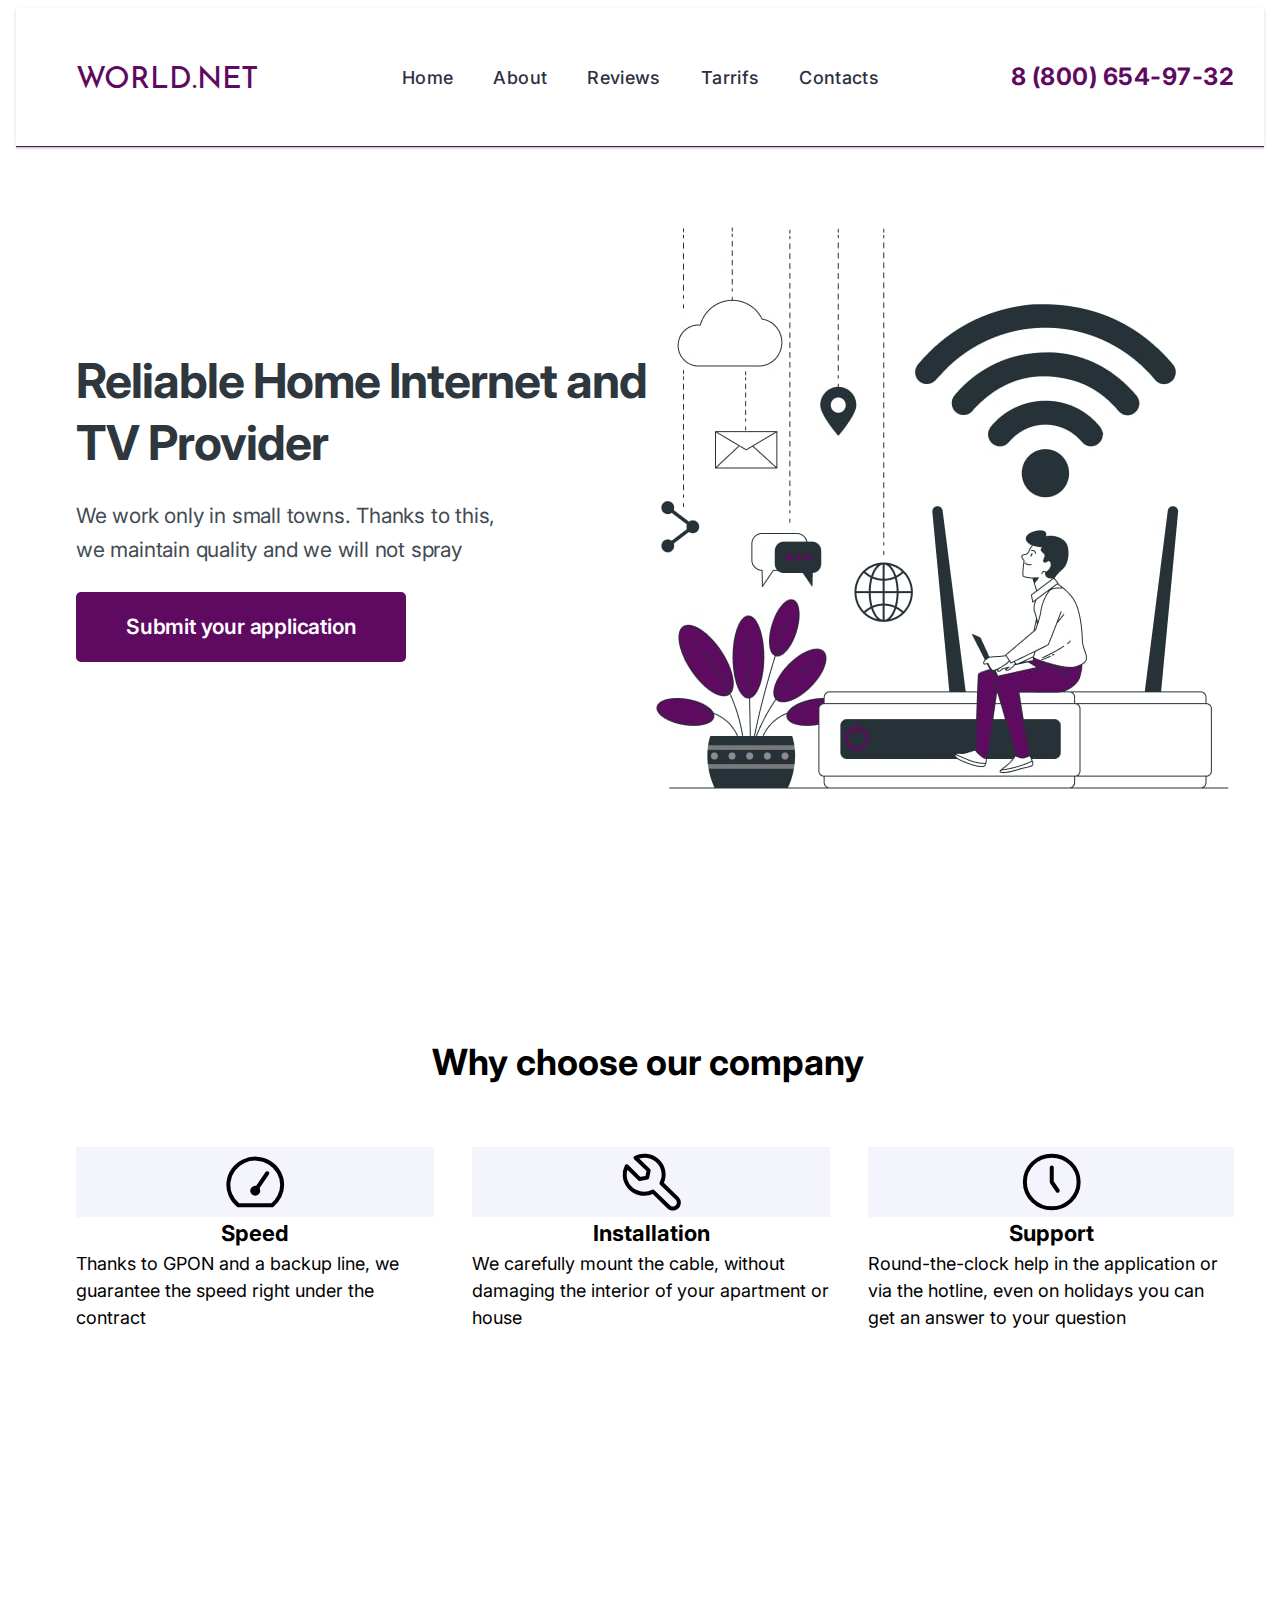
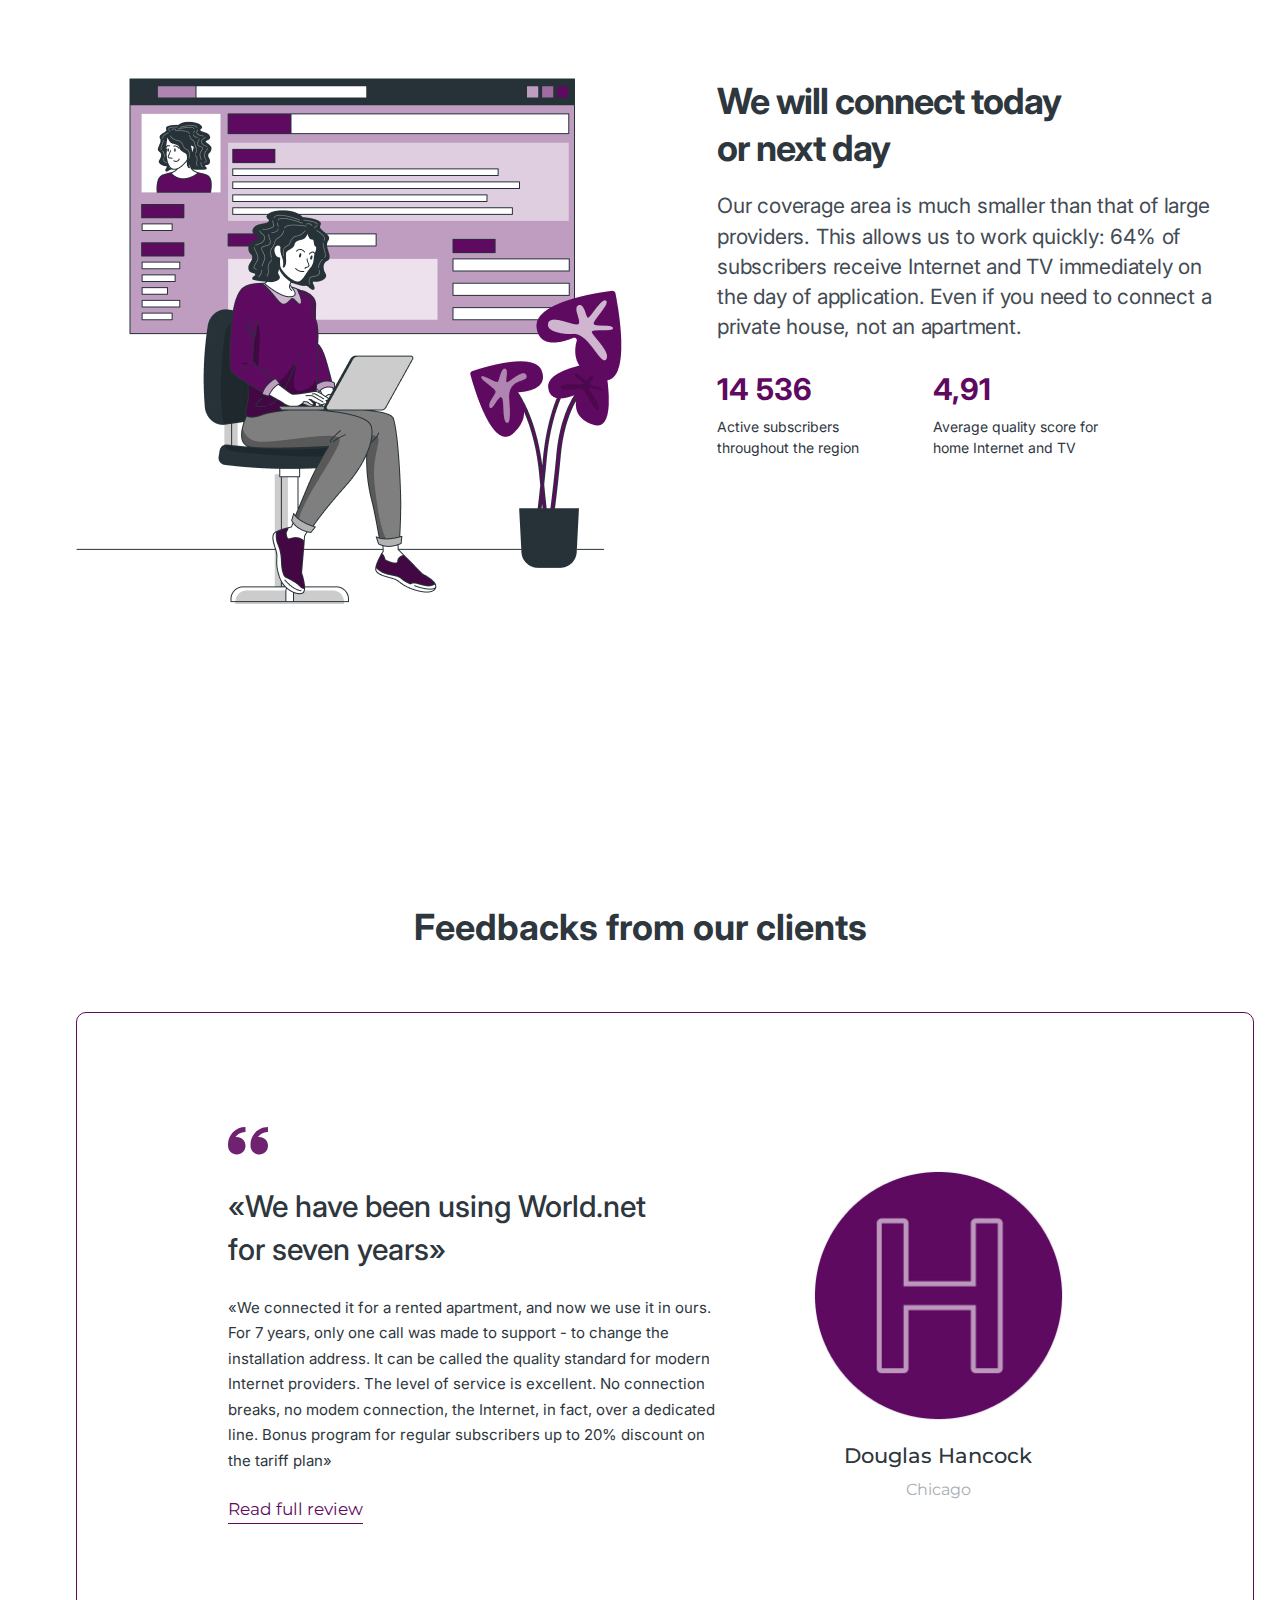
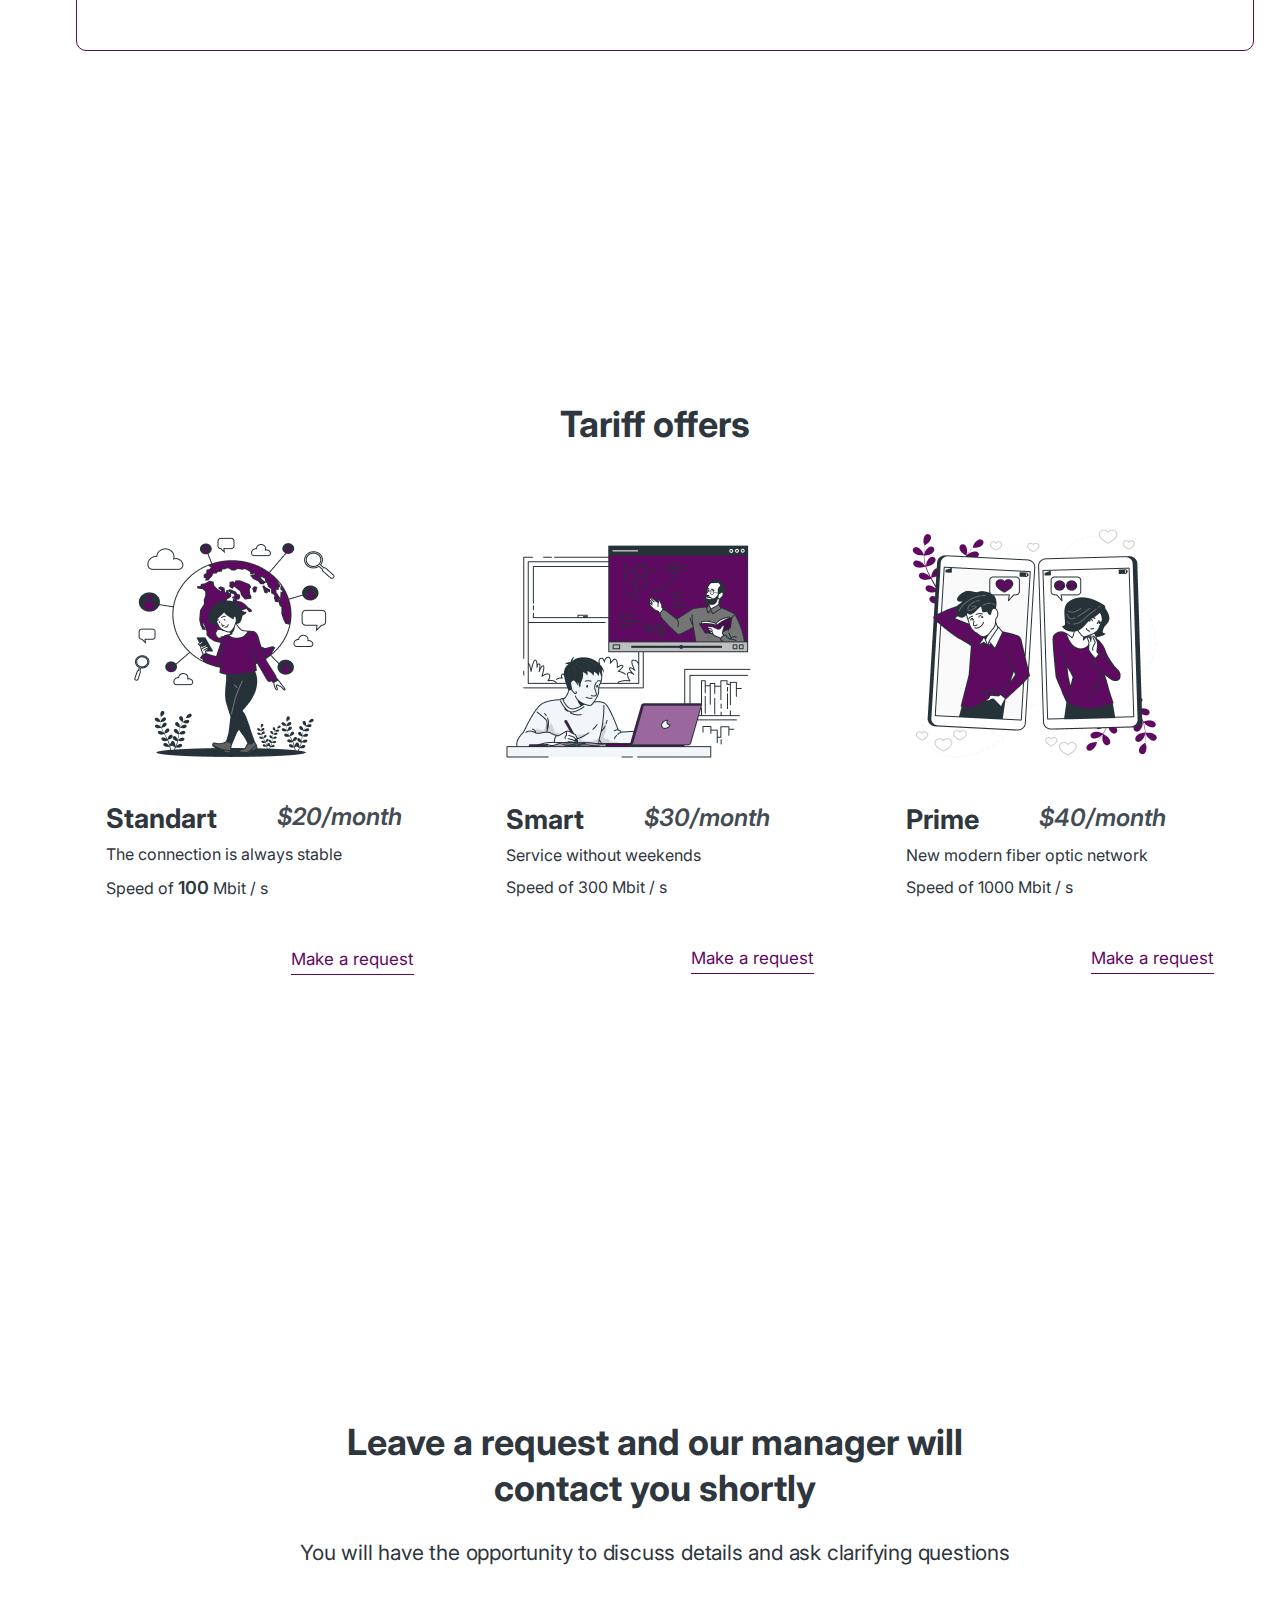
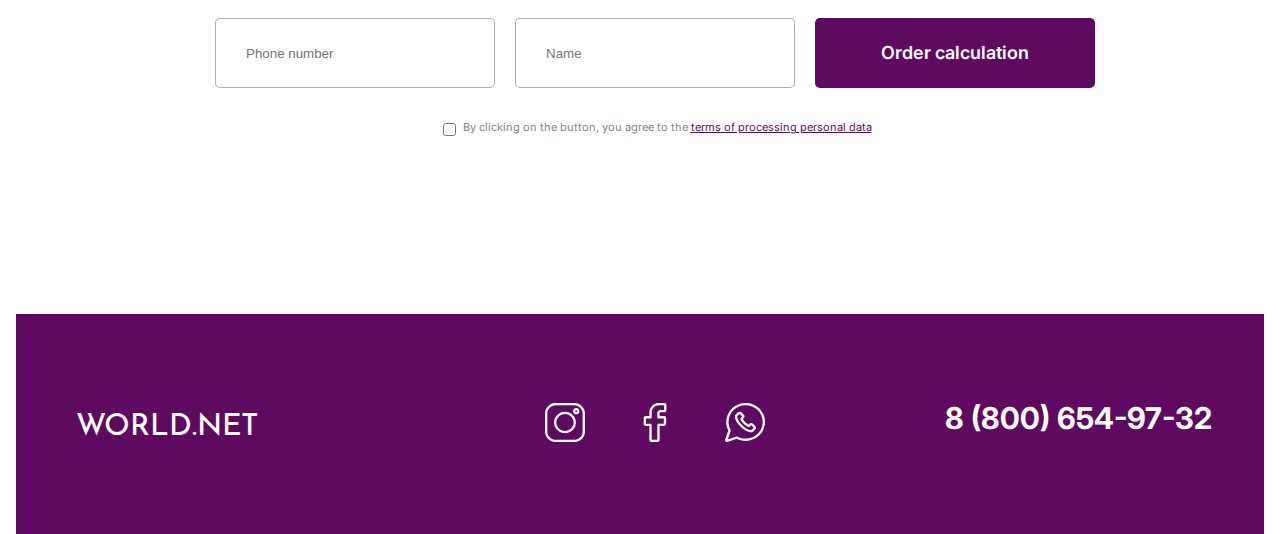
==== commit 33aa5822: "now" ====
--- a/index.html
+++ b/index.html
@@ -24,6 +24,7 @@
       rel="stylesheet"
     />
     <link rel="stylesheet" href="./css/style.css" />
+    <meta name="viewport" content="width=device-width" />
   </head>
   <body>
     <header class="header">
@@ -60,7 +61,7 @@
             </p>
             <button class="button-sec-one">Submit your application</button>
           </div>
-          <img src="./images/bro.jpg" alt="" srcset="" class="img-src-one" />
+          <img src="./images/bro.jpg" class="img-src-one" />
         </div>
       </section>
       <section class="sec-two">
@@ -158,7 +159,7 @@
       </section>
       <section class="sec-tree">
         <div class="container flex">
-          <img src="./images/bro1.jpg" alt="" />
+          <img src="./images/bro1.jpg" class="img-sec-tree"/>
           <div class="block-sec-tree">
             <div class="div-sec-tree">
               <h2 class="title-sec-tree">We will connect today or next day</h2>
@@ -197,6 +198,7 @@
                 height="40"
                 viewBox="0 0 40 40"
                 fill="none"
+                class="svg-com"
               >
                 <g opacity="0.9">
                   <path
@@ -229,7 +231,7 @@
       </section>
       <section class="sec-five">
         <h2 class="title-sec-five">Tariff offers</h2>
-        <div class="flex container">
+        <div class="container">
           <ul class="main-list flex">
             <li class="list-sec-five">
               <img src="./images/bro4.jpg" alt="" />
@@ -310,7 +312,7 @@
     <footer class="footer">
       <div class="div-foot flex container">
         <a href="" class="a-foot">World.Net</a>
-        <div class="a">
+        <div class="blockk">
           <a href="">
             <svg
               xmlns="http://www.w3.org/2000/svg"
--- a/css/style.css
+++ b/css/style.css
@@ -14,6 +14,10 @@
   font-family: "Inter", "Reem Kufi" "Montserrat", sans-serif;
   color: #434455;
   background-color: #ffffff;
+  display: grid;
+  justify-content: center;
+  align-items: center;
+  height: 100vh;
 }
 
 h1,
@@ -62,12 +66,13 @@
 
 .container {
   width: 1158px;
-  margin-left: 170px;
+  margin-left: 60px;
 }
 
 .header {
   box-shadow: 0px 2px 1px rgba(46, 47, 66, 0.08),
     0px 1px 1px rgba(46, 47, 66, 0.16), 0px 1px 6px rgba(46, 47, 66, 0.08);
+  border-bottom: 1px solid #5f0a61;
 }
 
 .bloc-header {
@@ -83,7 +88,7 @@
 .worldnet {
   color: #5f0a61;
   font-family: Reem Kufi;
-  font-size: 25px;
+  font-size: 30px;
   font-style: normal;
   font-weight: 400;
   line-height: 150%;
@@ -99,13 +104,12 @@
 .item-header {
   padding: 24px 0;
   font-weight: 500;
-  font-size: 16px;
+  font-size: 18px;
   line-height: 1.5;
   letter-spacing: 0.02em;
   color: #2e2f42;
   transition: color 250ms cubic-bezier(0.4, 0, 0.2, 1);
   font-family: Inter;
-  font-size: 18px;
   font-style: normal;
   font-weight: 500;
   line-height: 150%;
@@ -118,13 +122,12 @@
 
 .item-address-header {
   padding: 24px 0;
-  font-size: 16px;
+  font-size: 24px;
   line-height: 1.5;
   letter-spacing: 0.02em;
   color: #5f0a61;
   text-align: right;
   font-family: Inter;
-  font-size: 18px;
   font-style: normal;
   font-weight: 700;
   line-height: 152%;
@@ -639,9 +642,6 @@
 
 /* Футер */
 
-.div-foot {
-}
-
 .footer {
   background-color: #5f0a61;
   height: 220px;
@@ -671,7 +671,298 @@
   margin-left: 180px;
 }
 
-.a {
+.blockk {
   display: flex;
   gap: 50px;
 }
+
+/* Tarrifs */
+
+.sec {
+  margin-top: 80px;
+}
+
+.div-paragraph {
+  gap: 60px;
+  margin-bottom: 15px;
+}
+
+.pl {
+  display: grid;
+  gap: 5px;
+}
+
+.img-sec {
+  width: 375px;
+  height: 340px;
+  flex-shrink: 0;
+}
+
+.div-sec {
+  margin-left: 40px;
+}
+
+.a-sec {
+  color: #5f0a61;
+  font-family: Inter;
+  font-size: 17px;
+  font-style: normal;
+  font-weight: 400;
+  line-height: 110%; /* 18.7px */
+  margin-left: 600px;
+  border-bottom: 1px solid #5f0a61;
+  width: 124px;
+  padding-bottom: 5px;
+  margin-top: 17px;
+}
+
+.div-gap {
+  display: grid;
+  gap: 41px;
+}
+
+.lili {
+  width: 1177px;
+  height: 500px;
+  flex-shrink: 0;
+}
+
+@media screen and (max-width: 1440px) {
+  .container {
+    max-width: 1440px;
+  }
+}
+
+@media screen and (max-width: 1280px) {
+  .container {
+    max-width: 1280px;
+  }
+}
+
+@media (min-width: 321px) and (max-width: 768px) {
+  body {
+    margin-left: 30px;
+  }
+  .container {
+    max-width: 768px;
+  }
+
+  .bloc-header {
+    height: 90px;
+  }
+
+  .worldnet {
+    font-size: 20px;
+    margin-right: 40px;
+  }
+
+  .navigation-header {
+    gap: 25px;
+  }
+
+  .item-header {
+    padding: 20px 0;
+    font-size: 14px;
+  }
+
+  .item-address-header {
+    font-size: 14px;
+    font-weight: 700;
+  }
+
+  .address-header {
+    margin-left: 70px;
+  }
+
+  .block-1 {
+    margin-top: 90px;
+  }
+
+  .h1-sec-one {
+    width: 300px;
+    font-size: 40px;
+  }
+
+  .sec-p {
+    width: 260px;
+    height: 120px;
+    font-size: 21px;
+    margin-top: 40px;
+    margin-bottom: 60px;
+  }
+
+  .button-sec-one {
+    font-size: 16px;
+    padding: 18px 28px;
+  }
+
+  .img-src-one {
+    padding-top: 80px;
+    width: 450px;
+    height: 450px;
+  }
+
+  /* 2 секція */
+
+  .sec-two {
+    padding-top: 160px;
+  }
+
+  .list-section-two {
+    display: grid;
+    gap: 40px;
+  }
+
+  .title-section-two {
+    font-size: 28px;
+  }
+
+  .our {
+    font-size: 22px;
+    width: 200px;
+  }
+
+  /* 3 Секція */
+
+  .img-sec-tree {
+    width: 350px;
+    height: 350px;
+  }
+
+  .sec-tree {
+    padding-top: 180px;
+  }
+
+  .block-sec-tree {
+    margin-left: 30px;
+  }
+
+  .div-sec-tree {
+    margin-bottom: 0px;
+    width: 300px;
+  }
+
+  .title-sec-tree {
+    font-size: 25px;
+    margin-bottom: 20px;
+  }
+
+  .gap {
+    gap: 10px;
+  }
+
+  /* 4 секція */
+
+  .sec-four {
+    padding-top: 180px;
+  }
+
+  .div-sec-four {
+    width: 300px;
+    gap: 0px;
+  }
+
+  .border {
+    border-radius: 10px;
+    border: 1px solid #5f0a61;
+    width: 720px;
+    height: 580px;
+    flex-shrink: 0;
+  }
+
+  .svg-com {
+    width: 30px;
+    height: 30px;
+  }
+
+  .title-sec-four {
+    width: 330px;
+  }
+
+  .margin {
+    margin: 40px;
+  }
+
+  .link-sec-four {
+    height: 30px;
+  }
+  /* 5 Секція */
+
+  .sec-five {
+    padding-top: 100px;
+  }
+
+  .main-list {
+    display: grid;
+    justify-content: center;
+  }
+
+  .title-sec-five {
+    margin-right: 60px;
+  }
+
+  /* 6 Секція */
+
+  .sec-six {
+    margin-top: 120px;
+    margin-bottom: 100px;
+  }
+
+  .div-block {
+    display: grid;
+    justify-items: start;
+  }
+
+  .paragraph-sec-six {
+    text-align: start;
+    font-size: 20px;
+  }
+
+  .container-one {
+    gap: 20px;
+    margin-bottom: 32px;
+    display: grid;
+    margin-left: 230px;
+  }
+
+  .block-sec-six {
+    display: flex;
+    justify-content: center;
+    align-items: center;
+    margin-left: 180px;
+  }
+  /* Футер */
+
+  .footer {
+    background-color: #5f0a61;
+    height: 150px;
+    display: flex;
+    align-items: center;
+  }
+
+  .a-foot {
+    margin-right: 50px;
+  }
+
+  .a-foot-tu {
+    color: #fff;
+    text-align: right;
+    font-family: Inter;
+    font-size: 30px;
+    font-style: normal;
+    font-weight: 700;
+    line-height: 110%; /* 33px */
+    margin-left: 50px;
+  }
+
+  .blockk {
+    display: flex;
+    gap: 30px;
+  }
+}
+
+@media screen and (max-width: 320px) {
+  .container {
+    max-width: 320px;
+  }
+}
